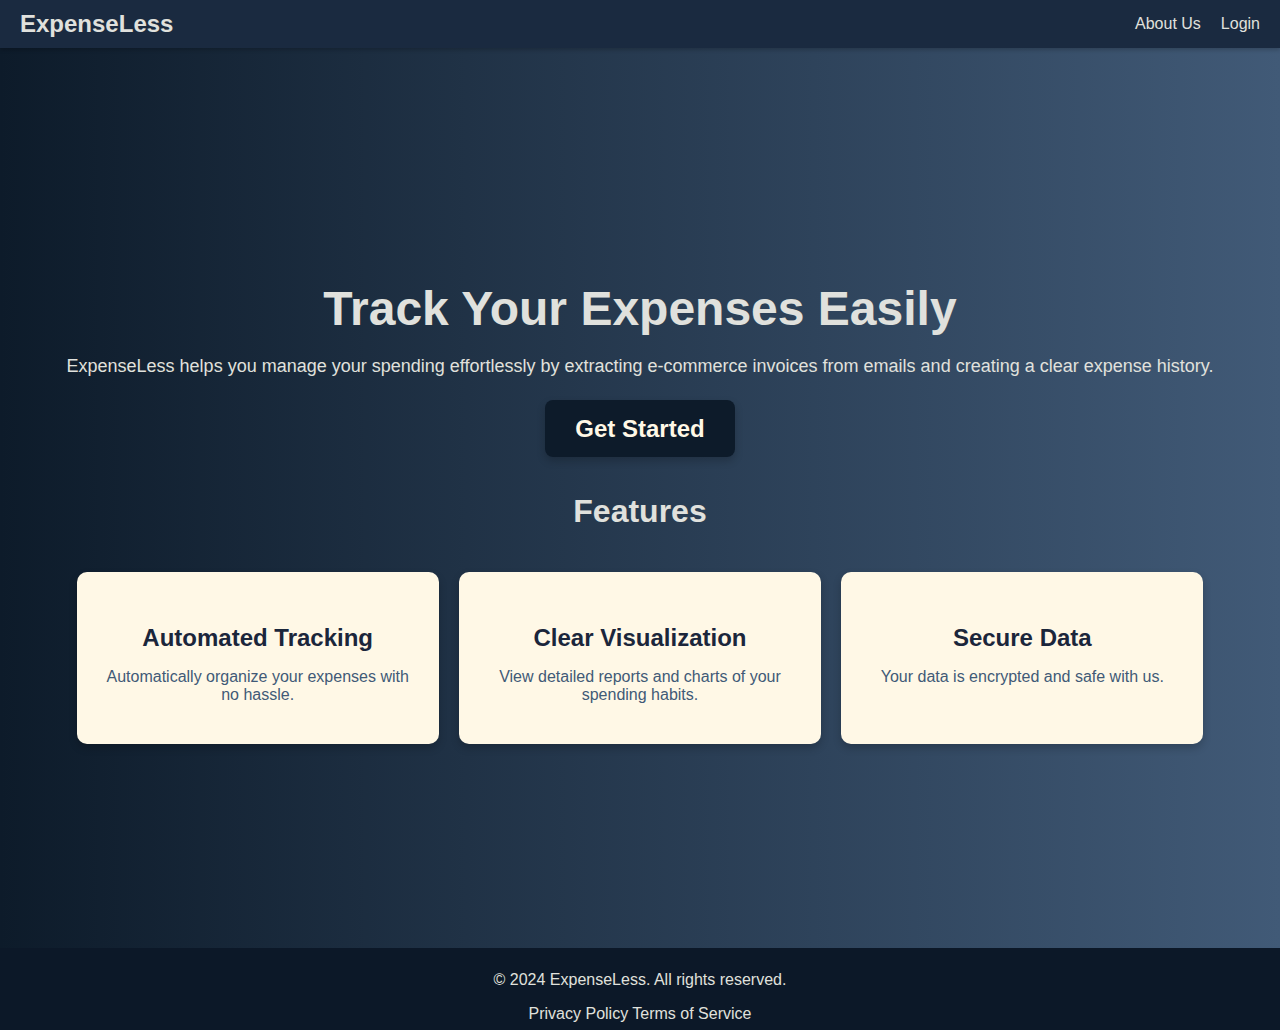
==== templates/index.html @ a565e111 "Initialized app" ====
<!DOCTYPE html>
<html lang="en">
<head>
    <meta charset="UTF-8">
    <meta name="viewport" content="width=device-width, initial-scale=1.0">
    <title>ExpenseLess</title>
    <link rel="stylesheet" href="styles.css">
    <style>
    </style>
</head>
<body>
    <header>
        <h1>ExpenseLess</h1>
        <nav>
            <a href="#about">About Us</a>
            <a href="#login">Login</a>
        </nav>
    </header>

    <section class="hero">
        <div class="content">
            <h2>Track Your Expenses Easily</h2>
            <p>ExpenseLess helps you manage your spending effortlessly by extracting
                e-commerce invoices from emails and creating a clear expense history.</p>
            <br>
            <a href="#get-started">Get Started</a>

        <h3 class="features" id="features">Features</h3>
        <div class="grid">
            <div class="card">
                <h4>Automated Tracking</h4>
                <p>Automatically organize your expenses with no hassle.</p>
            </div>
            <div class="card">
                <h4>Clear Visualization</h4>
                <p>View detailed reports and charts of your spending habits.</p>
            </div>
            <div class="card">
                <h4>Secure Data</h4>
                <p>Your data is encrypted and safe with us.</p>
            </div>
        </div>

        </div>
    </section>


    <footer>
        <p>&copy; 2024 ExpenseLess. All rights reserved.</p>
        <a href="#privacy">Privacy Policy</a>
        <a href="#terms">Terms of Service</a>
    </footer>
</body>
</html>
---- templates/styles.css ----
body {
    margin: 0;
    font-family: Arial, sans-serif;
    color: #E0E1DD;
    background: linear-gradient(to right, #0D1B2A, #415A77);
    overflow-x: hidden;
}


header {
    display: flex;
    justify-content: space-between;
    align-items: center;
    padding: 10px 20px;
    background-color: #1A2A40;
    box-shadow: 0 2px 4px rgba(0, 0, 0, 0.2);
}

header h1 {
    color: #E0E1DD;
    font-size: 24px;
    margin: 0;
    cursor: pointer;
}

header nav {
    display: flex;
    gap: 20px;
}

header nav a {
    color: #E0E1DD;
    text-decoration: none;
    font-size: 16px;
}

header nav a:hover {
    color: #2A9D8F;
}


.hero {
    display: flex;
    align-items: center;
    justify-content: center;
    flex-direction: column;
    height: 100vh;
    color: #E0E1DD;
    text-align: center;
}

.hero h2 {
    font-size: 48px;
    margin-bottom: 20px;
}

.hero p {
    font-size: 18px;
    margin-bottom: 20px;
}

.hero a {
    text-decoration: none;
    font-size: 24px;
    color: #FFF8E6;
    background-color: #0D1B2A;
    padding: 15px 30px;
    border-radius: 8px;
    font-weight: bold;
    box-shadow: 0 4px 8px rgba(0, 0, 0, 0.2);
    transition: background-color 0.3s ease, transform 0.2s ease;
}

.hero a:hover {
    background-color: #1B5E56;
    transform: scale(1.1);
}


.features {
    margin-top: 50px;
    text-align: center;
    font-size: 32px;
    color: #E0E1DD;
}

.grid {
    display: grid;
    grid-template-columns: repeat(auto-fit, minmax(250px, 1fr));
    gap: 20px;
    margin-top: 10px;
    padding: 10px;
}


.card {
    background-color: #FFF8E6;
    color: #E0E1DD;
    padding: 20px;
    border-radius: 10px;
    box-shadow: 0 4px 8px rgba(0, 0, 0, 0.2);
    transition: transform 0.3s ease, box-shadow 0.3s ease;
    text-align: center;
}

.card h4 {
    font-size: 24px;
    margin-bottom: 10px;
    color: #1B263B;
}

.card p {
    font-size: 16px;
    color: #415A77;
}

.card:hover {
    transform: translateY(-10px);
    box-shadow: 0 8px 16px rgba(0, 0, 0, 0.3);
}


footer {
    background-color: #0C1828;
    color: #E0E1DD;
    text-align: center;
    padding: 7px;
}

footer a {
    color: #E0E1DD;
    text-decoration: none;
    margin: 0 0px;
}

footer a:hover {
    color: #2A9D8F;
}
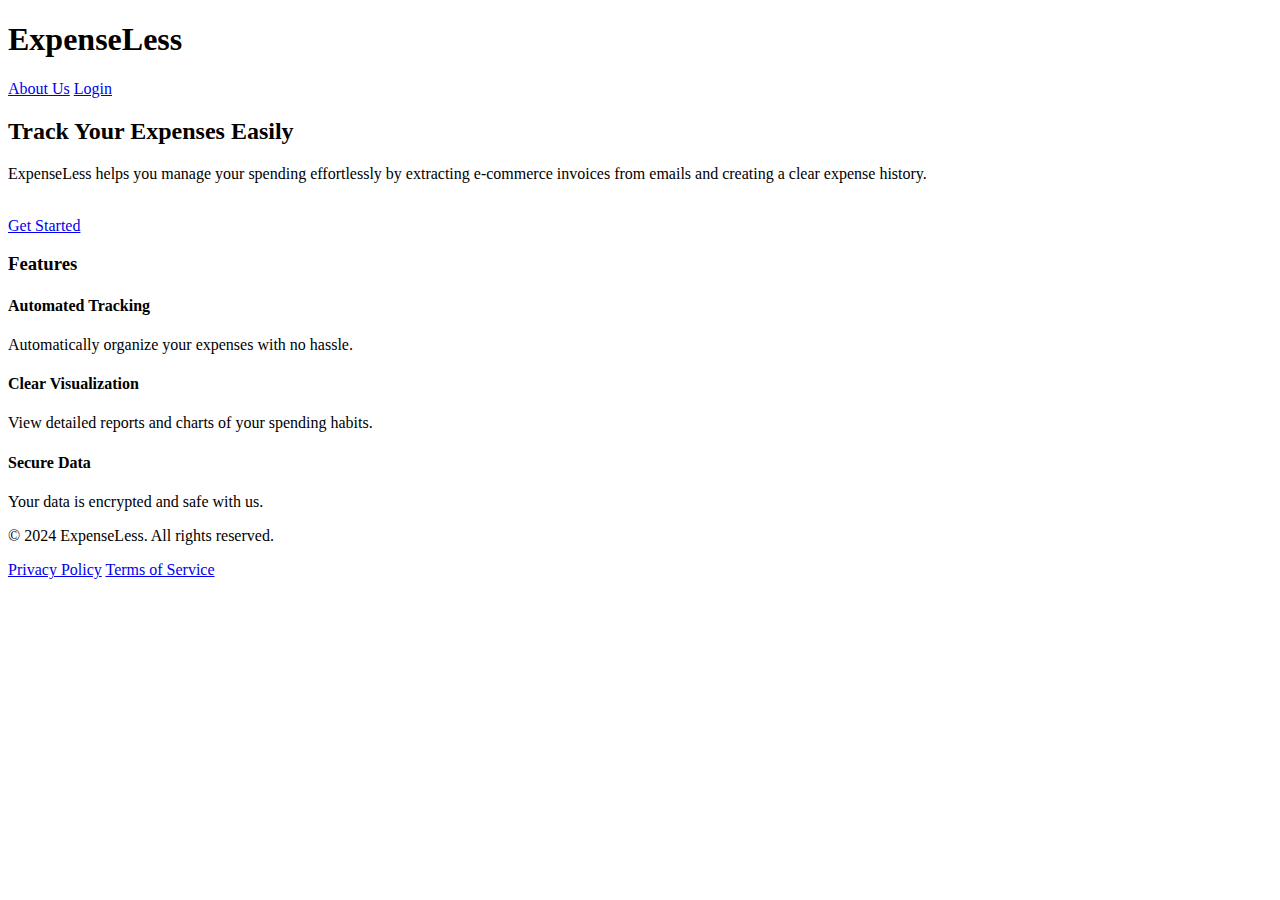
==== commit 69aa3c73: "Developed web scraping logic" ====
--- a/templates/index.html
+++ b/templates/index.html
@@ -4,7 +4,7 @@
     <meta charset="UTF-8">
     <meta name="viewport" content="width=device-width, initial-scale=1.0">
     <title>ExpenseLess</title>
-    <link rel="stylesheet" href="styles.css">
+    <link rel="stylesheet" href="{{ url_for('static', filename='styles.css') }}">
     <style>
     </style>
 </head>
@@ -23,7 +23,7 @@
             <p>ExpenseLess helps you manage your spending effortlessly by extracting
                 e-commerce invoices from emails and creating a clear expense history.</p>
             <br>
-            <a href="#get-started">Get Started</a>
+            <a href="/login">Get Started</a>
 
         <h3 class="features" id="features">Features</h3>
         <div class="grid">
